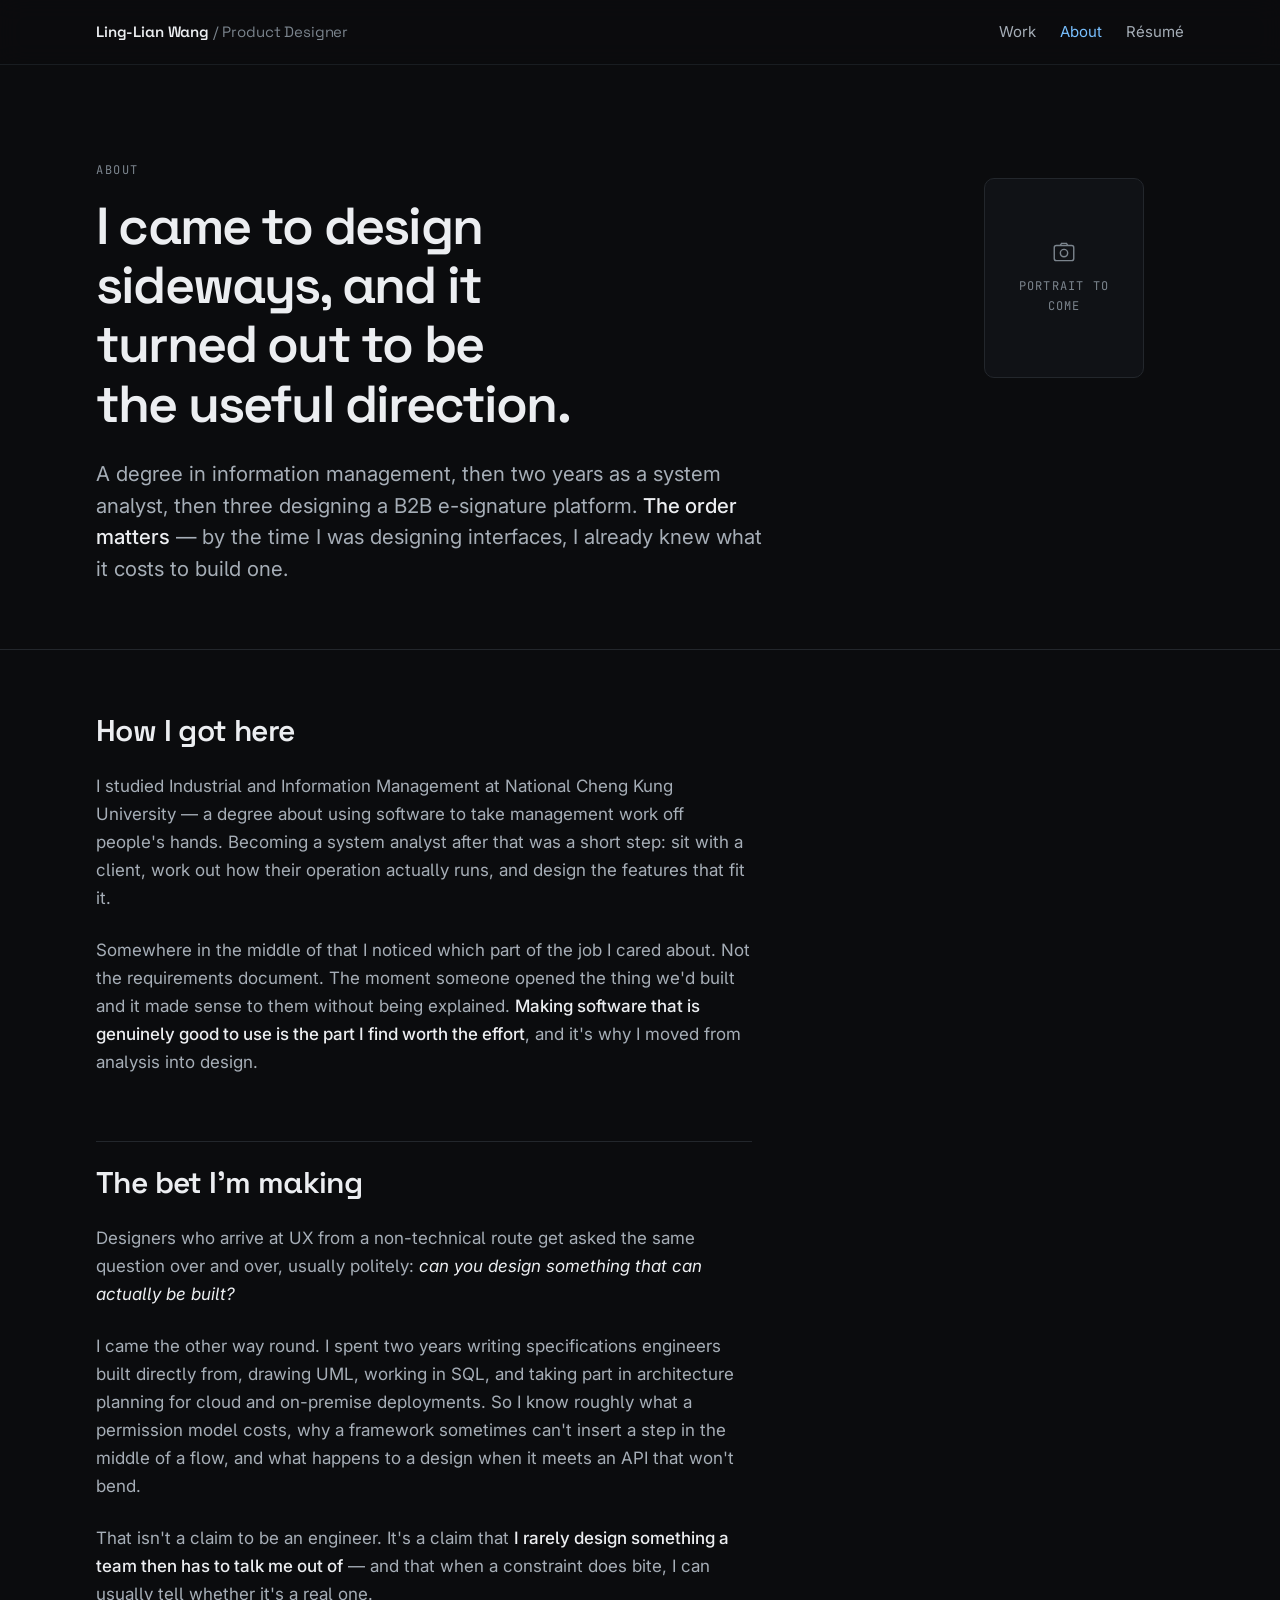
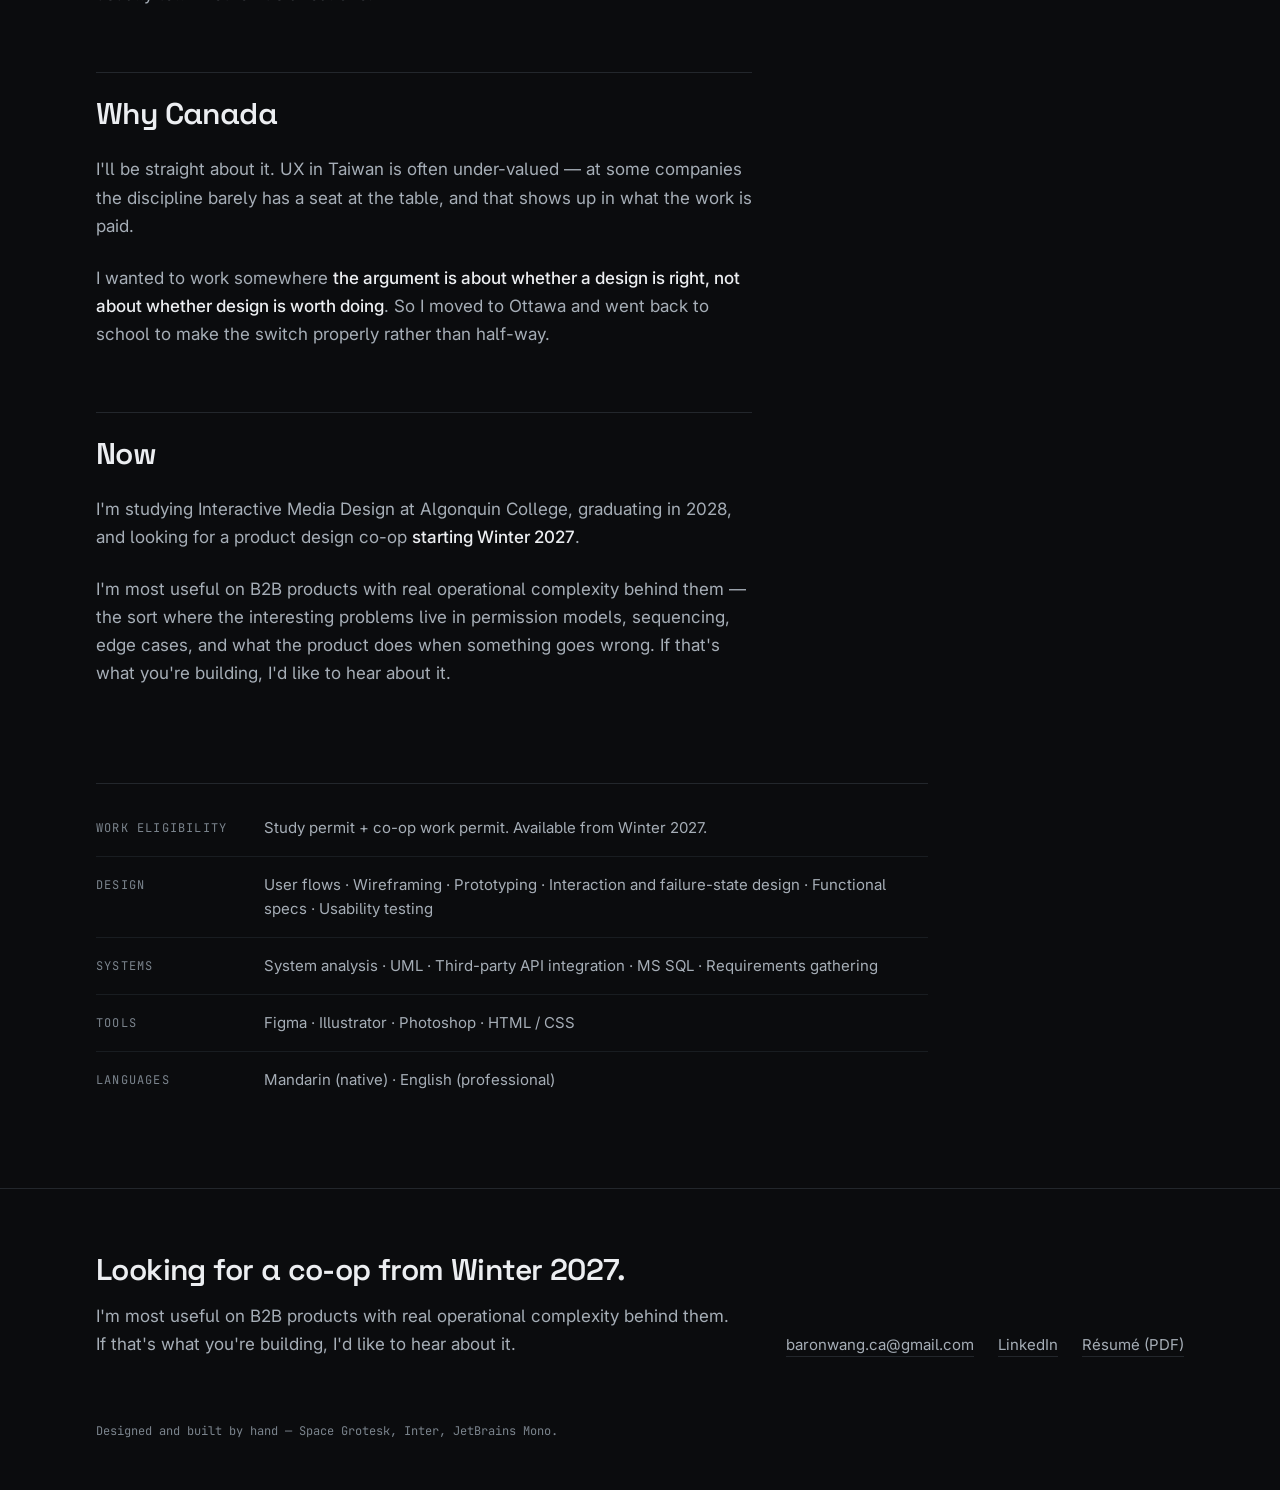
==== about.html @ 79c2812b "Portfolio: home, about, and two DottedSign case studies Hand-written static site. Two token systems " ====
<!doctype html>
<html lang="en">
<head>
<meta charset="utf-8">
<meta name="viewport" content="width=device-width, initial-scale=1">
<title>About — Ling-Lian Wang</title>
<meta name="description" content="Product designer who came to design through information management and two years as a system analyst. Studying in Ottawa, seeking a product design co-op from Winter 2027.">
<link rel="stylesheet" href="css/main.css">
</head>
<body>
<a class="skip" href="#main">Skip to content</a>

<header class="site-head">
  <div class="wrap">
    <a class="brand" href="index.html">Ling-Lian Wang <span>/ Product Designer</span></a>
    <nav class="nav" aria-label="Main">
      <a href="index.html#work">Work</a>
      <a href="about.html" aria-current="page">About</a>
      <a href="assets/Ling-Lian-Wang-Resume.pdf">Résumé</a>
    </nav>
  </div>
</header>

<main id="main">

  <header class="about-head">
    <div class="wrap">
      <div class="about-grid">
        <div>
          <p class="label">About</p>
          <h1 style="margin-top:var(--s-4)">I came to design sideways, and it turned out to be the useful direction.</h1>
          <p class="about-lead">
            A degree in information management, then two years as a system analyst, then three
            designing a B2B e-signature platform. <strong>The order matters</strong> — by the time
            I was designing interfaces, I already knew what it costs to build one.
          </p>
        </div>
        <figure class="portrait">
          <!-- Replace this block with <img src="assets/portrait.jpg" alt="Ling-Lian Wang"> -->
          <figcaption class="ph">
            <svg viewBox="0 0 24 24" fill="none" stroke="currentColor" aria-hidden="true">
              <rect x="3" y="6" width="18" height="14" rx="2"/>
              <circle cx="12" cy="13" r="3.4"/>
              <path d="M8.5 6l1.2-2h4.6L15.5 6"/>
            </svg>
            Portrait to come
          </figcaption>
        </figure>
      </div>
    </div>
  </header>

  <div class="about-body">
    <div class="wrap">

      <h2>How I got here</h2>
      <p>
        I studied Industrial and Information Management at National Cheng Kung University — a
        degree about using software to take management work off people's hands. Becoming a system
        analyst after that was a short step: sit with a client, work out how their operation
        actually runs, and design the features that fit it.
      </p>
      <p>
        Somewhere in the middle of that I noticed which part of the job I cared about. Not the
        requirements document. The moment someone opened the thing we'd built and it made sense to
        them without being explained. <strong>Making software that is genuinely good to use is the
        part I find worth the effort</strong>, and it's why I moved from analysis into design.
      </p>

      <h2>The bet I'm making</h2>
      <p>
        Designers who arrive at UX from a non-technical route get asked the same question over and
        over, usually politely: <em>can you design something that can actually be built?</em>
      </p>
      <p>
        I came the other way round. I spent two years writing specifications engineers built
        directly from, drawing UML, working in SQL, and taking part in architecture planning for
        cloud and on-premise deployments. So I know roughly what a permission model costs, why a
        framework sometimes can't insert a step in the middle of a flow, and what happens to a
        design when it meets an API that won't bend.
      </p>
      <p>
        That isn't a claim to be an engineer. It's a claim that <strong>I rarely design something a
        team then has to talk me out of</strong> — and that when a constraint does bite, I can
        usually tell whether it's a real one.
      </p>

      <h2>Why Canada</h2>
      <p>
        I'll be straight about it. UX in Taiwan is often under-valued — at some companies the
        discipline barely has a seat at the table, and that shows up in what the work is paid.
      </p>
      <p>
        I wanted to work somewhere <strong>the argument is about whether a design is right, not
        about whether design is worth doing</strong>. So I moved to Ottawa and went back to school
        to make the switch properly rather than half-way.
      </p>

      <h2>Now</h2>
      <p>
        I'm studying Interactive Media Design at Algonquin College, graduating in 2028, and looking
        for a product design co-op <strong>starting Winter 2027</strong>.
      </p>
      <p>
        I'm most useful on B2B products with real operational complexity behind them — the sort
        where the interesting problems live in permission models, sequencing, edge cases, and what
        the product does when something goes wrong. If that's what you're building, I'd like to
        hear about it.
      </p>

      <div class="facts">
        <dl>
          <div><dt>Work eligibility</dt><dd>Study permit + co-op work permit. Available from
            Winter 2027.</dd></div>
          <div><dt>Design</dt><dd>User flows · Wireframing · Prototyping · Interaction and
            failure-state design · Functional specs · Usability testing</dd></div>
          <div><dt>Systems</dt><dd>System analysis · UML · Third-party API integration · MS SQL ·
            Requirements gathering</dd></div>
          <div><dt>Tools</dt><dd>Figma · Illustrator · Photoshop · HTML / CSS</dd></div>
          <div><dt>Languages</dt><dd>Mandarin (native) · English (professional)</dd></div>
        </dl>
      </div>
    </div>
  </div>
</main>

<footer class="site-foot">
  <div class="wrap">
    <div class="foot-grid">
      <div>
        <h2>Looking for a co-op from Winter&nbsp;2027.</h2>
        <p class="hero-lead" style="font-size: var(--fs-body)">
          I'm most useful on B2B products with real operational complexity behind them.
          If that's what you're building, I'd like to hear about it.
        </p>
      </div>
      <ul class="contact-list">
        <li><a href="mailto:baronwang.ca@gmail.com">baronwang.ca@gmail.com</a></li>
        <li><a href="https://www.linkedin.com/in/ling-lian-wang">LinkedIn</a></li>
        <li><a href="assets/Ling-Lian-Wang-Resume.pdf">Résumé (PDF)</a></li>
      </ul>
    </div>
    <p class="colophon">
      Designed and built by hand — Space Grotesk, Inter, JetBrains Mono.
    </p>
  </div>
</footer>
</body>
</html>
---- css/main.css ----
/* ============================================================
   Ling-Lian Wang — portfolio
   Design system: dark, Swiss/editorial, single cool accent
   ============================================================ */

@import url('https://fonts.googleapis.com/css2?family=Space+Grotesk:wght@400;500;600;700&family=Inter:wght@400;500;600&family=JetBrains+Mono:wght@400;500&display=swap');

:root {
  /* ============================================================
     THEME — every colour in the site resolves to one of these.
     Swapping this block swaps the whole site, diagrams included.
     ============================================================ */

  /* surfaces */
  --bg:        #0B0C0E;
  --bg-1:      #101216;
  --bg-2:      #16191E;
  --line:      #23272C;
  --line-soft: #191D21;

  /* text — all verified >= 4.5:1 on --bg */
  --fg:        #ECEEF1;   /* 16.8:1 */
  --fg-dim:    #A6AEB7;   /*  8.7:1 */
  --fg-mute:   #7B848D;   /*  5.2:1 */

  /* accent */
  --accent:      #79C0FF; /* 10.1:1 */
  --accent-deep: #1F6FEB;
  --accent-wash: rgba(121, 192, 255, 0.09);
  --accent-edge: rgba(121, 192, 255, 0.22);
  --on-accent:   #06131F;

  /* themed component surfaces */
  --head-bg:        rgba(11, 12, 14, 0.82);
  --card-hover-bg:  var(--bg-2);
  --card-hover-line:#33393F;
  --card-shadow:    none;
  --visual-bg:      rgba(0, 0, 0, 0.28);

  /* diagram palette — every inline SVG reads from these */
  --dg-fill:        #16191E;
  --dg-fill-soft:   #101216;
  --dg-fill-deep:   #0B0C0E;
  --dg-line:        #2C3238;
  --dg-line-strong: #3A4147;
  --dg-ink:         #3A4147;
  --dg-ink-strong:  #5A636B;

  /* type */
  --font-display: 'Space Grotesk', 'Helvetica Neue', Arial, sans-serif;
  --font-body:    'Inter', -apple-system, BlinkMacSystemFont, 'Segoe UI', sans-serif;
  --font-mono:    'JetBrains Mono', ui-monospace, SFMono-Regular, Menlo, monospace;

  --fs-display: clamp(2.125rem, 6.4vw, 5rem);
  --fs-h1:      clamp(2rem, 4.5vw, 3.25rem);
  --fs-h2:      clamp(1.375rem, 2.6vw, 1.875rem);
  --fs-h3:      1.1875rem;
  --fs-lead:    clamp(1.0625rem, 1.6vw, 1.3125rem);
  --fs-body:    1.0625rem;
  --fs-sm:      0.9375rem;
  --fs-micro:   0.75rem;

  /* space — 4/8 rhythm */
  --s-1: 4px;   --s-2: 8px;   --s-3: 12px;  --s-4: 16px;
  --s-5: 24px;  --s-6: 32px;  --s-7: 48px;  --s-8: 64px;
  --s-9: 96px;  --s-10: 128px;

  /* layout */
  --w-page:  74rem;
  --w-prose: 41rem;

  --ease: cubic-bezier(0.2, 0, 0.15, 1);
}

/* ---------- reset ---------- */
*, *::before, *::after { box-sizing: border-box; }
html { -webkit-text-size-adjust: 100%; scroll-behavior: smooth; }
body {
  margin: 0;
  background: var(--bg);
  color: var(--fg);
  font-family: var(--font-body);
  font-size: var(--fs-body);
  line-height: 1.65;
  font-feature-settings: 'cv05' 1, 'ss01' 1;
  -webkit-font-smoothing: antialiased;
  text-rendering: optimizeLegibility;
}
img, svg { max-width: 100%; display: block; }
h1, h2, h3, h4 { font-family: var(--font-display); font-weight: 600; line-height: 1.14;
                 letter-spacing: -0.02em; margin: 0; text-wrap: balance; }
p { margin: 0; }
ul, ol { margin: 0; padding: 0; }
a { color: inherit; }

@media (prefers-reduced-motion: reduce) {
  html { scroll-behavior: auto; }
  *, *::before, *::after {
    animation-duration: 0.01ms !important; animation-iteration-count: 1 !important;
    transition-duration: 0.01ms !important;
  }
}

/* ---------- shared primitives ---------- */
.wrap { width: 100%; max-width: var(--w-page); margin-inline: auto; padding-inline: var(--s-5); }
@media (min-width: 768px) { .wrap { padding-inline: var(--s-7); } }

.prose { max-width: var(--w-prose); }

.skip {
  position: absolute; left: var(--s-4); top: -100px; z-index: 100;
  background: var(--accent); color: var(--on-accent); padding: var(--s-3) var(--s-4);
  border-radius: 6px; font-weight: 600; text-decoration: none;
  transition: top 160ms var(--ease);
}
.skip:focus { top: var(--s-4); }

:where(a, button, summary):focus-visible {
  outline: 2px solid var(--accent);
  outline-offset: 3px;
  border-radius: 3px;
}

.label {
  font-family: var(--font-mono);
  font-size: var(--fs-micro);
  letter-spacing: 0.13em;
  text-transform: uppercase;
  color: var(--fg-mute);
}

.rule { border: 0; border-top: 1px solid var(--line); margin: 0; }

/* ---------- header ---------- */
.site-head {
  position: sticky; top: 0; z-index: 40;
  background: var(--head-bg);
  backdrop-filter: blur(12px);
  border-bottom: 1px solid var(--line-soft);
}
.site-head .wrap {
  display: flex; align-items: center; justify-content: space-between;
  gap: var(--s-5); min-height: 64px;
}
.brand {
  font-family: var(--font-display); font-weight: 600; font-size: 0.9375rem;
  letter-spacing: -0.01em; text-decoration: none; color: var(--fg);
}
.brand span { color: var(--fg-mute); font-weight: 400; }
@media (max-width: 620px) { .brand span { display: none; } }
.nav { display: flex; align-items: center; gap: var(--s-5); flex: none; }
@media (max-width: 480px) { .nav { gap: var(--s-4); } }
.nav a {
  font-size: var(--fs-sm); text-decoration: none; color: var(--fg-dim);
  transition: color 180ms var(--ease);
}
.nav a:hover, .nav a[aria-current="page"] { color: var(--fg); }
.nav a[aria-current="page"] { color: var(--accent); }


/* ---------- hero ---------- */
/* hard line breaks only where there is room for them */
.br-lg { display: none; }
@media (min-width: 900px) { .br-lg { display: inline; } }

.hero { padding-block: var(--s-9) var(--s-8); border-bottom: 1px solid var(--line); }
@media (min-width: 900px) { .hero { padding-block: var(--s-10) var(--s-9); } }

.hero h1 {
  font-size: var(--fs-display);
  letter-spacing: -0.035em;
  margin-block: var(--s-4) var(--s-5);
}
.hero h1 .sub {
  display: block; font-size: var(--fs-h2); font-weight: 400;
  color: var(--fg-mute); letter-spacing: -0.015em; margin-top: var(--s-3);
}
.hero-lead {
  font-size: var(--fs-lead); line-height: 1.6; color: var(--fg-dim);
  max-width: 46rem;
}
.hero-lead strong { color: var(--fg); font-weight: 500; }

.availability {
  display: inline-flex; align-items: center; gap: var(--s-3);
  margin-top: var(--s-7); padding: var(--s-3) var(--s-4);
  border: 1px solid var(--line); border-radius: 999px;
  background: var(--bg-1); font-size: var(--fs-sm); color: var(--fg-dim);
}
.dot {
  width: 7px; height: 7px; border-radius: 50%;
  background: var(--accent); flex: none;
  box-shadow: 0 0 0 3px var(--accent-wash);
}

/* ---------- sections ---------- */
.section { padding-block: var(--s-9); }
.section-head {
  display: flex; align-items: baseline; justify-content: space-between;
  gap: var(--s-5); margin-bottom: var(--s-7); flex-wrap: wrap;
}
.section-head h2 { font-size: var(--fs-h2); }

/* ---------- work cards ---------- */
.work-list { list-style: none; display: grid; gap: var(--s-5); }

.card {
  position: relative;
  display: grid; gap: var(--s-5);
  padding: var(--s-6);
  border: 1px solid var(--line);
  border-radius: 10px;
  background: var(--bg-1);
  transition: border-color 220ms var(--ease), background 220ms var(--ease),
              transform 220ms var(--ease);
}
@media (min-width: 860px) {
  .card { grid-template-columns: minmax(0,1fr) 17.5rem; align-items: center; gap: var(--s-8); padding: var(--s-7); }
}
.card:hover { border-color: var(--card-hover-line); background: var(--card-hover-bg);
               box-shadow: var(--card-shadow); }
.card:has(a:focus-visible) { border-color: var(--accent); }

.card-meta { display: flex; gap: var(--s-4); flex-wrap: wrap; margin-bottom: var(--s-4); }
.card h3 { font-size: var(--fs-h1); letter-spacing: -0.03em; margin-bottom: var(--s-3); }
.card h3 a { text-decoration: none; }
.card h3 a::after { content: ''; position: absolute; inset: 0; }
.card-thesis { color: var(--fg-dim); max-width: 34rem; }

.card-tags { display: flex; gap: var(--s-2); flex-wrap: wrap; margin-top: var(--s-5); }
.tag {
  font-family: var(--font-mono); font-size: var(--fs-micro);
  padding: 3px 9px; border: 1px solid var(--line); border-radius: 4px;
  color: var(--fg-mute); background: var(--bg);
}

.card-visual { display: none; }
@media (min-width: 860px) { .card-visual { display: block; padding: var(--s-4); border: 1px solid var(--line-soft);
                   border-radius: 8px; background: var(--visual-bg); } }

.card.is-wip { border-style: dashed; }
.card.is-wip h3 { color: var(--fg-dim); }
.badge-wip {
  font-family: var(--font-mono); font-size: var(--fs-micro);
  letter-spacing: 0.1em; text-transform: uppercase;
  color: var(--accent); background: var(--accent-wash);
  border: 1px solid var(--accent-edge);
  padding: 3px 9px; border-radius: 4px;
}

.arrow { color: var(--accent); transition: transform 220ms var(--ease); display: inline-block; }
.card:hover .arrow { transform: translateX(4px); }

/* ---------- practice strip ---------- */
.practice { border-block: 1px solid var(--line); background: var(--bg-1); }
.practice .wrap { padding-block: var(--s-8); }
.practice-grid { display: grid; gap: var(--s-6); }
@media (min-width: 760px) { .practice-grid { grid-template-columns: repeat(3, 1fr); gap: var(--s-7); } }
.practice-item h3 { font-size: var(--fs-h3); margin-block: var(--s-3) var(--s-3); }
.practice-item p { color: var(--fg-dim); font-size: var(--fs-sm); }

/* ---------- footer ---------- */
.site-foot { border-top: 1px solid var(--line); padding-block: var(--s-8) var(--s-7); }
.foot-grid { display: grid; gap: var(--s-7); }
@media (min-width: 760px) { .foot-grid { grid-template-columns: 1fr auto; align-items: end; } }
.foot-grid h2 { font-size: var(--fs-h2); margin-bottom: var(--s-4); }
.contact-list { list-style: none; display: flex; flex-wrap: wrap; gap: var(--s-5); }
.contact-list a {
  text-decoration: none; color: var(--fg-dim); font-size: var(--fs-sm);
  border-bottom: 1px solid var(--line); padding-bottom: 2px;
  transition: color 180ms var(--ease), border-color 180ms var(--ease);
}
.contact-list a:hover { color: var(--accent); border-color: var(--accent); }
.colophon { margin-top: var(--s-8); color: var(--fg-mute); font-size: var(--fs-micro); font-family: var(--font-mono); }

/* ---------- scroll reveal (subtle, opt-out safe) ---------- */
@media (prefers-reduced-motion: no-preference) {
  .reveal { opacity: 0; transform: translateY(10px);
            transition: opacity 420ms var(--ease), transform 420ms var(--ease); }
  .reveal.in { opacity: 1; transform: none; }
}

/* ============================================================
   CASE STUDY PAGES
   ============================================================ */

.article-head { padding-block: var(--s-8) var(--s-7); border-bottom: 1px solid var(--line); }
@media (min-width: 900px) { .article-head { padding-block: var(--s-9) var(--s-8); } }

.eyebrow { display: flex; gap: var(--s-4); flex-wrap: wrap; margin-bottom: var(--s-5); }
.article-title { font-size: var(--fs-h1); letter-spacing: -0.035em; max-width: 20ch; }
.article-deck {
  font-size: var(--fs-lead); color: var(--fg-dim); line-height: 1.55;
  max-width: 46rem; margin-top: var(--s-5);
}

.meta-grid {
  display: grid; gap: var(--s-5) var(--s-7); margin-top: var(--s-8);
  grid-template-columns: repeat(auto-fit, minmax(11rem, 1fr));
  border-top: 1px solid var(--line); padding-top: var(--s-6);
}
.meta-grid dt { margin-bottom: var(--s-2); }
.meta-grid dd { margin: 0; font-size: var(--fs-sm); color: var(--fg-dim); }

/* --- the short version, for readers who won't scroll --- */
.tldr {
  border: 1px solid var(--line); border-radius: 10px;
  background: var(--bg-1); padding: var(--s-6);
  max-width: 52rem !important; margin-bottom: var(--s-8) !important;
}
@media (min-width: 700px) { .tldr { padding: var(--s-7); } }
.tldr > .label { display: block; margin-bottom: var(--s-5); }
.tldr dl { display: grid; gap: var(--s-4); margin: 0; }
.tldr dl > div {
  display: grid; gap: var(--s-2) var(--s-5); padding-top: var(--s-4);
  border-top: 1px solid var(--line-soft);
}
.tldr dl > div:first-child { padding-top: 0; border-top: 0; }
@media (min-width: 640px) { .tldr dl > div { grid-template-columns: 8.5rem minmax(0,1fr); } }
.tldr dt {
  font-family: var(--font-mono); font-size: var(--fs-micro); letter-spacing: .1em;
  text-transform: uppercase; color: var(--fg-mute); padding-top: 3px;
}
.tldr dd { margin: 0; color: var(--fg-dim); font-size: var(--fs-sm); line-height: 1.6; }
.tldr dd b { color: var(--fg); font-weight: 500; }

/* --- body --- */
.article-body { padding-block: var(--s-8) var(--s-9); }

/* one left axis for the whole article: prose stays measured, figures run wider */
.article-body .wrap > *      { max-width: var(--w-prose); }
.article-body .wrap > * + *  { margin-top: var(--s-5); }

.article-body .wrap > h2 {
  font-size: var(--fs-h2); margin-top: var(--s-8); padding-top: var(--s-5);
  border-top: 1px solid var(--line); max-width: var(--w-prose);
}
.article-body > .wrap:first-child > h2:first-child { margin-top: 0; }
.article-body .wrap > h3 { font-size: var(--fs-h3); margin-top: var(--s-7); }
.article-body h3 .n {
  font-family: var(--font-mono); font-size: var(--fs-sm); color: var(--accent);
  margin-right: var(--s-3); font-weight: 400;
}
.article-body p { color: var(--fg-dim); }
.article-body p strong, .article-body li strong { color: var(--fg); font-weight: 500; }
.article-body em { color: var(--fg); font-style: italic; }

.article-body ul.bullets { list-style: none; margin-top: var(--s-4); }
.article-body ul.bullets li {
  position: relative; padding-left: var(--s-5); color: var(--fg-dim);
  margin-bottom: var(--s-3);
}
.article-body ul.bullets li::before {
  content: ''; position: absolute; left: 2px; top: 0.72em;
  width: 6px; height: 1px; background: var(--accent);
}

.pull {
  border-left: 2px solid var(--accent); padding: var(--s-2) 0 var(--s-2) var(--s-5);
  font-family: var(--font-display); font-size: var(--fs-lead); line-height: 1.45;
  color: var(--fg); letter-spacing: -0.015em; margin-block: var(--s-7);
}

.constraints { list-style: none; counter-reset: c; margin-top: var(--s-5); }
.constraints li {
  counter-increment: c; display: grid; grid-template-columns: 2rem 1fr; gap: var(--s-4);
  padding-block: var(--s-4); border-top: 1px solid var(--line-soft); color: var(--fg-dim);
  font-size: var(--fs-sm);
}
.constraints li::before {
  content: counter(c, decimal-leading-zero);
  font-family: var(--font-mono); font-size: var(--fs-micro); color: var(--fg-mute);
  padding-top: 0.35em;
}
.constraints li b { color: var(--fg); font-weight: 500; }

/* --- figures --- */
.figure { margin-block: var(--s-7); }
.figure .wrap > .mock,
.figure .wrap > .compare,
.figure .wrap > .scope-diagram { max-width: 58rem; }
.compare > figure, .mock, .editor-shell, .flow > * { min-width: 0; }
.figure figcaption {
  margin-top: var(--s-4); font-size: var(--fs-sm); color: var(--fg-mute);
  max-width: var(--w-prose); line-height: 1.55;
}
.figure figcaption b { color: var(--fg-dim); font-weight: 500; }

/* --- next case --- */
.next {
  border-top: 1px solid var(--line); padding-block: var(--s-8);
  display: flex; align-items: baseline; justify-content: space-between;
  gap: var(--s-5); flex-wrap: wrap;
}
.next a {
  font-family: var(--font-display); font-size: var(--fs-h2); letter-spacing: -0.025em;
  text-decoration: none; color: var(--fg); transition: color 200ms var(--ease);
}
.next a:hover { color: var(--accent); }

/* ============================================================
   PRODUCT UI LAYER
   A self-contained design system for the recreated interfaces.
   The site above is built for reading; this is built for density.
   Different job, different scale — nothing is inherited.
   ============================================================ */

.mock {
  /* ---- colour: DottedSign ---- */
  --bg:        #FFFFFF;
  --bg-1:      #F6F7F9;
  --bg-2:      #EEF0F4;
  --line:      #E1E4EA;
  --line-soft: #EDEFF3;
  --fg:        #1B1C2A;
  --fg-dim:    #474A60;
  --fg-mute:   #6E7288;
  --accent:      #4F55D9;
  --accent-wash: rgba(79, 85, 217, 0.07);
  --accent-edge: rgba(79, 85, 217, 0.32);
  --on-accent:   #FFFFFF;
  --danger:      #D5544A;
  --ok:          #37996E;

  /* ---- type: four steps, one line-height ---- */
  --t-lg: 0.9375rem;  /* 15px  panel title */
  --t-md: 0.8125rem;  /* 13px  body, values */
  --t-sm: 0.75rem;    /* 12px  labels, help */
  --t-xs: 0.6875rem;  /* 11px  micro, meta */
  --lh:   1.45;

  /* ---- radius: three ---- */
  --r-ctl:  4px;   /* inputs, chips, buttons */
  --r-srf:  8px;   /* cards, dialogs, panels */
  --r-full: 999px;
  --r-device: 26px; /* physical bezel, not a UI radius */

  /* ---- control heights, as decisions rather than stray px ---- */
  --pad-btn:  9px;   /* buttons */
  --pad-ctl:  7px;   /* inputs, selects */
  --pad-pill: 5px;   /* chips, tags */

  /* ---- space: strict 4 grid ---- */
  --u1: 4px; --u2: 8px; --u3: 12px; --u4: 16px; --u5: 20px; --u6: 28px;

  font-family: var(--font-body);
  font-size: var(--t-md);
  line-height: var(--lh);
  color: var(--fg);
  background: var(--bg);
  border: 1px solid #D6D9E2;
  border-radius: var(--r-srf);
  overflow: hidden;
  box-shadow: 0 1px 2px rgba(16,18,34,.18), 0 6px 20px rgba(16,18,34,.20);
}
.mock :where(h1,h2,h3,h4,p,ul,ol,li) { margin: 0; font-family: inherit; }
.mock svg { display: block; stroke-width: 1.8; }   /* one default weight; */
.mock svg[fill="currentColor"] { stroke: none; }    /* filled icons take no stroke */

/* ---- window strip ---- */
.mock-bar {
  display: flex; align-items: center; gap: var(--u3);
  padding: var(--u2) var(--u4); min-height: 34px;
  background: var(--bg-1); border-bottom: 1px solid var(--line);
  color: var(--fg-mute); font-size: var(--t-sm);
}
.mock-bar .dots { display: flex; gap: 5px; }
.mock-bar .dots i { width: 7px; height: 7px; border-radius: var(--r-full); background: #CBCFDA; }

.mock-body { padding: var(--u5); display: grid; gap: var(--u4); }

/* ---- headings inside a mock ---- */
.mock-h  { font-size: var(--t-lg); font-weight: 600; line-height: 1.3; color: var(--fg); }
.mock-sub{ font-size: var(--t-sm); color: var(--fg-mute); }

/* ---- dialog ---- */
.dialog { display: grid; }
.dialog-head {
  padding: var(--u4) var(--u5); border-bottom: 1px solid var(--line-soft);
  font-size: var(--t-lg); font-weight: 600; line-height: 1.3; text-align: center;
}
.dialog-body { padding: var(--u5); display: grid; gap: var(--u5); }
.dialog-body p.msg { color: var(--fg-dim); text-align: center; max-width: 30rem; margin-inline: auto; }
.dialog-foot {
  padding: var(--u4) var(--u5); border-top: 1px solid var(--line-soft);
  display: flex; justify-content: flex-end; gap: var(--u2);
}

/* ---- controls ---- */
.btn {
  font-size: var(--t-md); line-height: 1; padding: var(--pad-btn) var(--u4);
  border-radius: var(--r-ctl); border: 1px solid var(--line); color: var(--fg-dim);
  white-space: nowrap;
}
.btn.primary { background: var(--accent); border-color: var(--accent); color: var(--on-accent); }
.btn.danger  { background: var(--danger); border-color: var(--danger); color: #fff; }
.btn.block   { display: block; text-align: center; }
.btn.ghost   { border-color: var(--accent); color: var(--accent); }

.fld, .inp, .field-line {
  border: 1px solid var(--line); border-radius: var(--r-ctl);
  padding: var(--pad-ctl) var(--u3); background: var(--bg); color: var(--fg);
  min-width: 0; overflow: hidden; text-overflow: ellipsis; white-space: nowrap;
}
.inp { display: flex; align-items: center; justify-content: space-between; gap: var(--u2); }
.inp.ph { color: var(--fg-mute); }
.inp.masked { background: repeating-linear-gradient(90deg,#E6E9F0 0 5px,#F1F3F7 5px 10px); color: transparent; }
.inp .cx, .selector .cx { color: var(--fg-mute); font-size: var(--t-sm); }

.pill {
  font-size: var(--t-xs); line-height: 1; padding: var(--pad-pill) var(--u2);
  border-radius: var(--r-ctl); border: 1px solid var(--line);
  color: var(--fg-mute); white-space: nowrap; letter-spacing: .02em;
}
.pill.on { border-color: var(--accent-edge); color: var(--accent); background: var(--accent-wash); }

.cbx {
  width: 16px; height: 16px; border-radius: var(--r-ctl); border: 1.5px solid #C3C7D4;
  display: grid; place-items: center; flex: none; background: var(--bg);
}
.cbx.on { background: var(--accent); border-color: var(--accent); }
.cbx svg { width: 10px; height: 10px; color: #fff; stroke-width: 3; }
.cbx:not(.on) svg { display: none; }

.radio { display: flex; align-items: center; gap: var(--u3); color: var(--fg-dim); }
.radio .rb { width: 15px; height: 15px; border-radius: var(--r-full);
             border: 1.5px solid #C3C7D4; flex: none; }
.radio.on { color: var(--fg); }
.radio.on .rb { border-color: var(--accent); border-width: 4.5px; }

.crown { display: inline-flex; flex: none; color: var(--accent); }
.crown svg { width: 13px; height: 13px; }
svg.hint { width: 13px; height: 13px; flex: none; color: var(--fg-mute); stroke-width: 1.6; }

.fset { display: grid; gap: var(--u2); }
.fset > .lg { font-size: var(--t-md); font-weight: 600; margin-bottom: var(--u1); }
.fset .val  { color: var(--fg-dim); }
.fset .lnk  { color: var(--accent); font-size: var(--t-sm); }
.lnk, .link { color: var(--accent); }

/* ---- recipient rows: one fixed grid so every row aligns ---- */
.rcpts { display: grid; gap: var(--u2); }
.rcpt {
  display: grid;
  grid-template-columns: 26px 4.5rem minmax(0,1fr) minmax(0,1.3fr) 16px 12px;
  gap: var(--u3); align-items: center;
  padding: var(--u2) var(--u3);
  border: 1px solid var(--line); border-radius: var(--r-ctl);
  background: var(--bg); position: relative;
}
.rcpt.is-editor { border-color: var(--accent-edge); }
.rcpt .role { font-size: var(--t-sm); color: var(--fg-dim); }
.rcpt.is-editor .role { color: var(--accent); font-weight: 500; }
.rcpt .dots, .rcpt .grip { color: #A9AEBE; text-align: center; line-height: 1; }
.av {
  width: 26px; height: 26px; border-radius: var(--r-full);
  display: grid; place-items: center; position: relative; z-index: 1;
}
.av svg { width: 13px; height: 13px; color: #fff; stroke-width: 1.8; }
.av.c1 { background: #34BFD4; } .av.c2 { background: #EFA153; } .av.c3 { background: #AC74DE; }

.rcpts.ordered .rcpt:not(:last-child)::after {
  content: ''; position: absolute; left: calc(var(--u3) + 12px);
  top: calc(50% + 13px); height: calc(100% + var(--u2) - 26px);
  width: 2px; background: var(--accent);
}
.setorder { display: flex; align-items: center; gap: var(--u2); color: var(--fg-dim); }
.setorder .aside { margin-left: auto; color: var(--accent); font-size: var(--t-sm);
                   display: inline-flex; align-items: center; gap: var(--u1); }
.setorder .box {
  width: 16px; height: 16px; border-radius: var(--r-ctl);
  background: var(--accent); display: grid; place-items: center; flex: none;
}
.setorder .box svg { width: 10px; height: 10px; color: #fff; stroke-width: 3; }

/* ---- two-step flow inside one mock ---- */
.flow { display: grid; gap: var(--u5); }
@media (min-width: 820px) {
  .flow { grid-template-columns: minmax(0,1fr) auto 17rem; align-items: start; }
  .flow-arrow { align-self: center; }
}
.flow-arrow {
  display: grid; place-items: center; gap: 6px; color: var(--fg-mute);
  font-family: var(--font-mono); font-size: var(--t-xs); text-align: center;
}
.flow-arrow svg { width: 18px; height: 18px; color: var(--accent); stroke-width: 1.8; }
@media (max-width: 819px) { .flow-arrow svg { transform: rotate(90deg); } }
.flow .dialog { border: 1px solid var(--line); border-radius: var(--r-srf); }

/* ---- permissions list ---- */
.who {
  display: flex; align-items: center; gap: var(--u3);
  border: 1px solid var(--line); border-radius: var(--r-ctl); padding: var(--u3);
}
.who-role { color: var(--accent); font-size: var(--t-sm); }
.who-name { font-weight: 600; }
.permlist { display: grid; }
.permrow {
  display: grid; grid-template-columns: minmax(0,1fr) auto; gap: var(--u4);
  align-items: center; padding: var(--u3) 0; color: var(--fg-dim);
  border-top: 1px solid var(--line-soft);
}
.permrow:first-child { border-top: 0; }

/* ---- hint block ---- */
.tip {
  display: grid; grid-template-columns: auto minmax(0,1fr); gap: var(--u3);
  background: var(--bg-1); border-radius: var(--r-ctl); padding: var(--u3);
  color: var(--fg-dim); font-size: var(--t-sm);
}
.tip svg { width: 14px; height: 14px; color: var(--fg-mute); stroke-width: 1.6; margin-top: 2px; }

/* ---- state banner + app bar ---- */
.banner { background: var(--danger); color: #fff; text-align: center;
          padding: var(--u2) var(--u4); font-size: var(--t-sm); }
.appbar {
  display: flex; align-items: center; gap: var(--u3);
  padding: var(--u3) var(--u4); border-bottom: 1px solid var(--line);
}
.appbar .title { font-weight: 600; margin-right: auto;
                 min-width: 0; overflow: hidden; text-overflow: ellipsis; white-space: nowrap; }
.appbar .dots { color: #A9AEBE; }

/* ---- field editor ---- */
.editor-shell { display: grid; grid-template-columns: minmax(0,11.5rem) minmax(0,1fr); }
@media (max-width: 640px) { .editor-shell { grid-template-columns: 1fr; } }
.rail { border-right: 1px solid var(--line); padding: var(--u4); }
.rail .grp {
  display: flex; justify-content: space-between; gap: var(--u2);
  padding: var(--u2) 0; border-bottom: 1px solid var(--line-soft);
  color: var(--fg-dim); font-size: var(--t-sm);
}
.rail .grp .ed { color: var(--accent); }
.selector {
  display: flex; align-items: center; gap: var(--u2); margin: var(--u3) 0;
  border: 1px solid var(--line); border-radius: var(--r-ctl); padding: var(--pad-pill) var(--u2);
}
.selector.empty { color: var(--fg-mute); }
.selector .av { width: 20px; height: 20px; }
.selector .av svg { width: 10px; height: 10px; }
.selector .cx { margin-left: auto; }
.rail .flds { display: grid; gap: var(--u2); margin-top: var(--u3); }
.rail .flds span { display: flex; align-items: center; gap: var(--u2);
                   color: var(--fg-dim); font-size: var(--t-sm); }
.rail .flds svg { width: 14px; height: 14px; color: var(--fg-mute); stroke-width: 1.6; flex: none; }

.paper { padding: var(--u5); display: grid; gap: var(--u2); align-content: start; background: var(--bg); }
.paper .h { font-weight: 700; color: #2E5AA8; text-align: center; margin-bottom: var(--u2); }
.paper .ln { height: 5px; border-radius: var(--r-full); background: #E7E9F0; }
.paper .ln.s { width: 46%; } .paper .ln.m { width: 68%; }
.paper .row { display: flex; gap: var(--u2); align-items: center; flex-wrap: wrap;
              color: var(--fg-dim); font-size: var(--t-sm); margin-top: var(--u1); }
.filled-field { background: #FCE9D4; color: #7A4B14; border-radius: var(--r-ctl); padding: 2px var(--u1); }
.filled-field .req { color: var(--danger); margin-left: 4px; }

/* ---- scroll-gated terms ---- */
.terms {
  border: 1px solid var(--line); border-radius: var(--r-ctl); padding: var(--u4);
  font-size: var(--t-sm); line-height: 1.6; color: var(--fg-dim);
  height: 9rem; overflow: hidden; position: relative;
}
.terms.top::after {
  content: ''; position: absolute; inset: auto 0 0 0; height: 3rem;
  background: linear-gradient(transparent, var(--bg));
}
.terms b { color: var(--fg); }
.consent { display: flex; align-items: center; gap: var(--u3); color: var(--fg-dim); font-size: var(--t-sm); }
.consent .cbx { opacity: .4; }
.consent.on .cbx { opacity: 1; }

/* ---- QR handoff ---- */
.qr-wrap { display: grid; gap: var(--u3); justify-items: center; padding: var(--u6) var(--u5); }
.qr { width: 112px; height: 112px; border-radius: var(--r-ctl); color: var(--fg);
      border: 1px solid var(--line); }
.qr-note { font-size: var(--t-sm); color: var(--fg-dim); text-align: center;
           max-width: 18rem; font-weight: 500; }

/* ---- phone ---- */
.phone {
  width: 14.5rem; margin-inline: auto; border: 8px solid #1A1C26;
  border-radius: var(--r-device); overflow: hidden; background: var(--bg);
}
.phone-top { height: 18px; background: var(--accent); }
.phone-body { padding: var(--u4); display: grid; gap: var(--u3); }
.phone-brand {
  display: flex; align-items: center; gap: 6px; justify-content: center;
  padding-bottom: var(--u2); border-bottom: 1px solid var(--line-soft);
  font-weight: 700; font-size: var(--t-sm);
}
.phone-brand i { width: 12px; height: 12px; border-radius: var(--r-ctl); background: var(--accent); }
.fieldset { display: grid; gap: var(--u1); }
.fieldset .lb   { font-size: var(--t-sm); color: var(--fg-dim); font-weight: 500; }
.fieldset .note { font-size: var(--t-xs); color: var(--fg-mute); line-height: 1.4; }
.trio { display: grid; grid-template-columns: 1.2fr 1fr 1fr; gap: var(--u1); }
.duo  { display: grid; grid-template-columns: 1fr 1fr; gap: var(--u2); }
.ok-mark { width: 40px; height: 40px; border-radius: var(--r-full);
           background: rgba(55,153,110,.13); display: grid; place-items: center; margin-inline: auto; }
.ok-mark svg { width: 20px; height: 20px; color: var(--ok); stroke-width: 2.5; }
.toast { display: inline-flex; align-items: center; gap: var(--u2); justify-self: center;
         background: var(--ok); color: #fff; border-radius: var(--r-ctl);
         padding: var(--u2) var(--u3); font-size: var(--t-sm); }
.toast svg { width: 14px; height: 14px; stroke-width: 2.5; }

/* ============================================================
   FIGURE FURNITURE — one caption system, equal columns
   ============================================================ */
.figure .wrap > .mock,
.figure .wrap > .compare,
.figure .wrap > .cert-line,
.figure .wrap > .states,
.figure .wrap > .scope-diagram { max-width: 58rem; }

.compare { display: grid; gap: var(--s-5); align-items: stretch; }
@media (min-width: 780px) { .compare { grid-template-columns: 1fr 1fr; } }
.compare > figure { margin: 0; display: grid; grid-template-rows: 1fr auto; gap: var(--s-3); min-width: 0; }
.compare > figure > .mock { align-self: start; }
.compare .cap {
  font-size: var(--fs-sm); color: var(--fg-mute); line-height: 1.5;
}
.compare .cap b { color: var(--fg-dim); font-weight: 500; }

/* ============================================================
   SITE-PALETTE DIAGRAMS — these are mine, not the product's
   ============================================================ */
.cert-line { display: grid; }
.cert-step {
  display: grid; grid-template-columns: 7.5rem minmax(0,1fr); gap: var(--s-5);
  align-items: start; padding: var(--s-4) var(--s-4) var(--s-4) 0;
  border-top: 1px solid var(--line-soft);
}
.cert-step:first-child { border-top: 0; }
.cert-step .when { font-family: var(--font-mono); font-size: var(--fs-micro);
                   color: var(--fg-mute); letter-spacing: .06em; padding-top: 3px; }
.cert-step .what { color: var(--fg-dim); font-size: var(--fs-sm); }
.cert-step .what b { color: var(--fg); font-weight: 500; display: block; margin-bottom: 4px; }
.cert-step.seal { background: linear-gradient(90deg, var(--accent-wash), transparent 72%);
                  padding-left: var(--s-4); }
.cert-step.seal .what b { color: var(--accent); }

.states { display: grid; gap: var(--s-3); }
.state {
  display: grid; grid-template-columns: 2rem minmax(0,1fr) 7.5rem; gap: var(--s-4);
  align-items: center; border: 1px solid var(--line); border-radius: 8px;
  padding: var(--s-4); background: var(--bg-1); color: var(--fg-dim); font-size: var(--fs-sm);
}
.state .k { font-family: var(--font-mono); font-size: var(--fs-micro); color: var(--fg-mute); }
.state b { color: var(--fg); font-weight: 500; }
.state .out { font-family: var(--font-mono); font-size: var(--fs-micro);
              color: var(--fg-mute); text-align: right; }
.state.stop { border-color: rgba(213,84,74,.42); }
.state.stop .out { color: #E08079; }
.state.hand { border-color: var(--accent-edge); }
.state.hand .out { color: var(--accent); }

.scope-diagram { display: grid; gap: var(--s-4); }
.scope-row { display: grid; grid-template-columns: 8.5rem minmax(0,1fr); gap: var(--s-5);
             align-items: center; }
.scope-track { display: grid; grid-auto-flow: column; grid-auto-columns: 1fr; gap: var(--s-2); }
.scope-cell {
  border: 1px solid var(--line); border-radius: 8px; padding: var(--s-4) var(--s-3);
  font-size: var(--fs-sm); color: var(--fg-mute); text-align: center; background: var(--bg-1);
}
.scope-cell.ed  { border-color: var(--accent); color: var(--accent); background: var(--accent-wash); }
.scope-cell.cut { border-style: dashed; border-width: 1.5px; opacity: .78; }

/* ============================================================
   ABOUT
   ============================================================ */
.about-head { padding-block: var(--s-8) var(--s-7); border-bottom: 1px solid var(--line); }
@media (min-width: 900px) { .about-head { padding-block: var(--s-9) var(--s-8); } }
.about-grid { display: grid; gap: var(--s-7); }
@media (min-width: 860px) { .about-grid { grid-template-columns: minmax(0,1fr) 15rem; gap: var(--s-9); align-items: start; } }
.about-head h1 { font-size: var(--fs-h1); letter-spacing: -.035em; max-width: 18ch; }
.about-lead { font-size: var(--fs-lead); color: var(--fg-dim); line-height: 1.55;
              max-width: 42rem; margin-top: var(--s-5); }
.about-lead strong { color: var(--fg); font-weight: 500; }

/* portrait slot — reads as a considered frame whether or not a photo exists */
.portrait {
  aspect-ratio: 4 / 5; border: 1px solid var(--line); border-radius: 10px;
  background: var(--bg-1); overflow: hidden; display: grid; place-items: center;
  position: relative;
}
.portrait img { width: 100%; height: 100%; object-fit: cover; }
.portrait .ph {
  display: grid; gap: var(--s-3); justify-items: center; padding: var(--s-5);
  color: var(--fg-mute); font-family: var(--font-mono); font-size: var(--fs-micro);
  letter-spacing: .1em; text-transform: uppercase; text-align: center;
}
.portrait .ph svg { width: 26px; height: 26px; stroke-width: 1.3; }

.about-body { padding-block: var(--s-8) var(--s-9); }
.about-body .wrap > * { max-width: var(--w-prose); }
.about-body .wrap > * + * { margin-top: var(--s-5); }
.about-body .wrap > h2 {
  font-size: var(--fs-h2); margin-top: var(--s-8); padding-top: var(--s-5);
  border-top: 1px solid var(--line);
}
.about-body .wrap > h2:first-child { margin-top: 0; padding-top: 0; border-top: 0; }
.about-body p { color: var(--fg-dim); }
.about-body p strong { color: var(--fg); font-weight: 500; }
.about-body em { color: var(--fg); font-style: italic; }

.facts { border-top: 1px solid var(--line); margin-top: var(--s-9) !important;
         padding-top: var(--s-6); max-width: 52rem !important; }
.facts dl { display: grid; gap: var(--s-4); margin: 0; }
.facts dl > div { display: grid; gap: var(--s-2) var(--s-5); padding-top: var(--s-4);
                  border-top: 1px solid var(--line-soft); }
.facts dl > div:first-child { padding-top: 0; border-top: 0; }
@media (min-width: 640px) { .facts dl > div { grid-template-columns: 9rem minmax(0,1fr); } }
.facts dt { font-family: var(--font-mono); font-size: var(--fs-micro); letter-spacing: .1em;
            text-transform: uppercase; color: var(--fg-mute); padding-top: 3px; }
.facts dd { margin: 0; color: var(--fg-dim); font-size: var(--fs-sm); line-height: 1.6; }
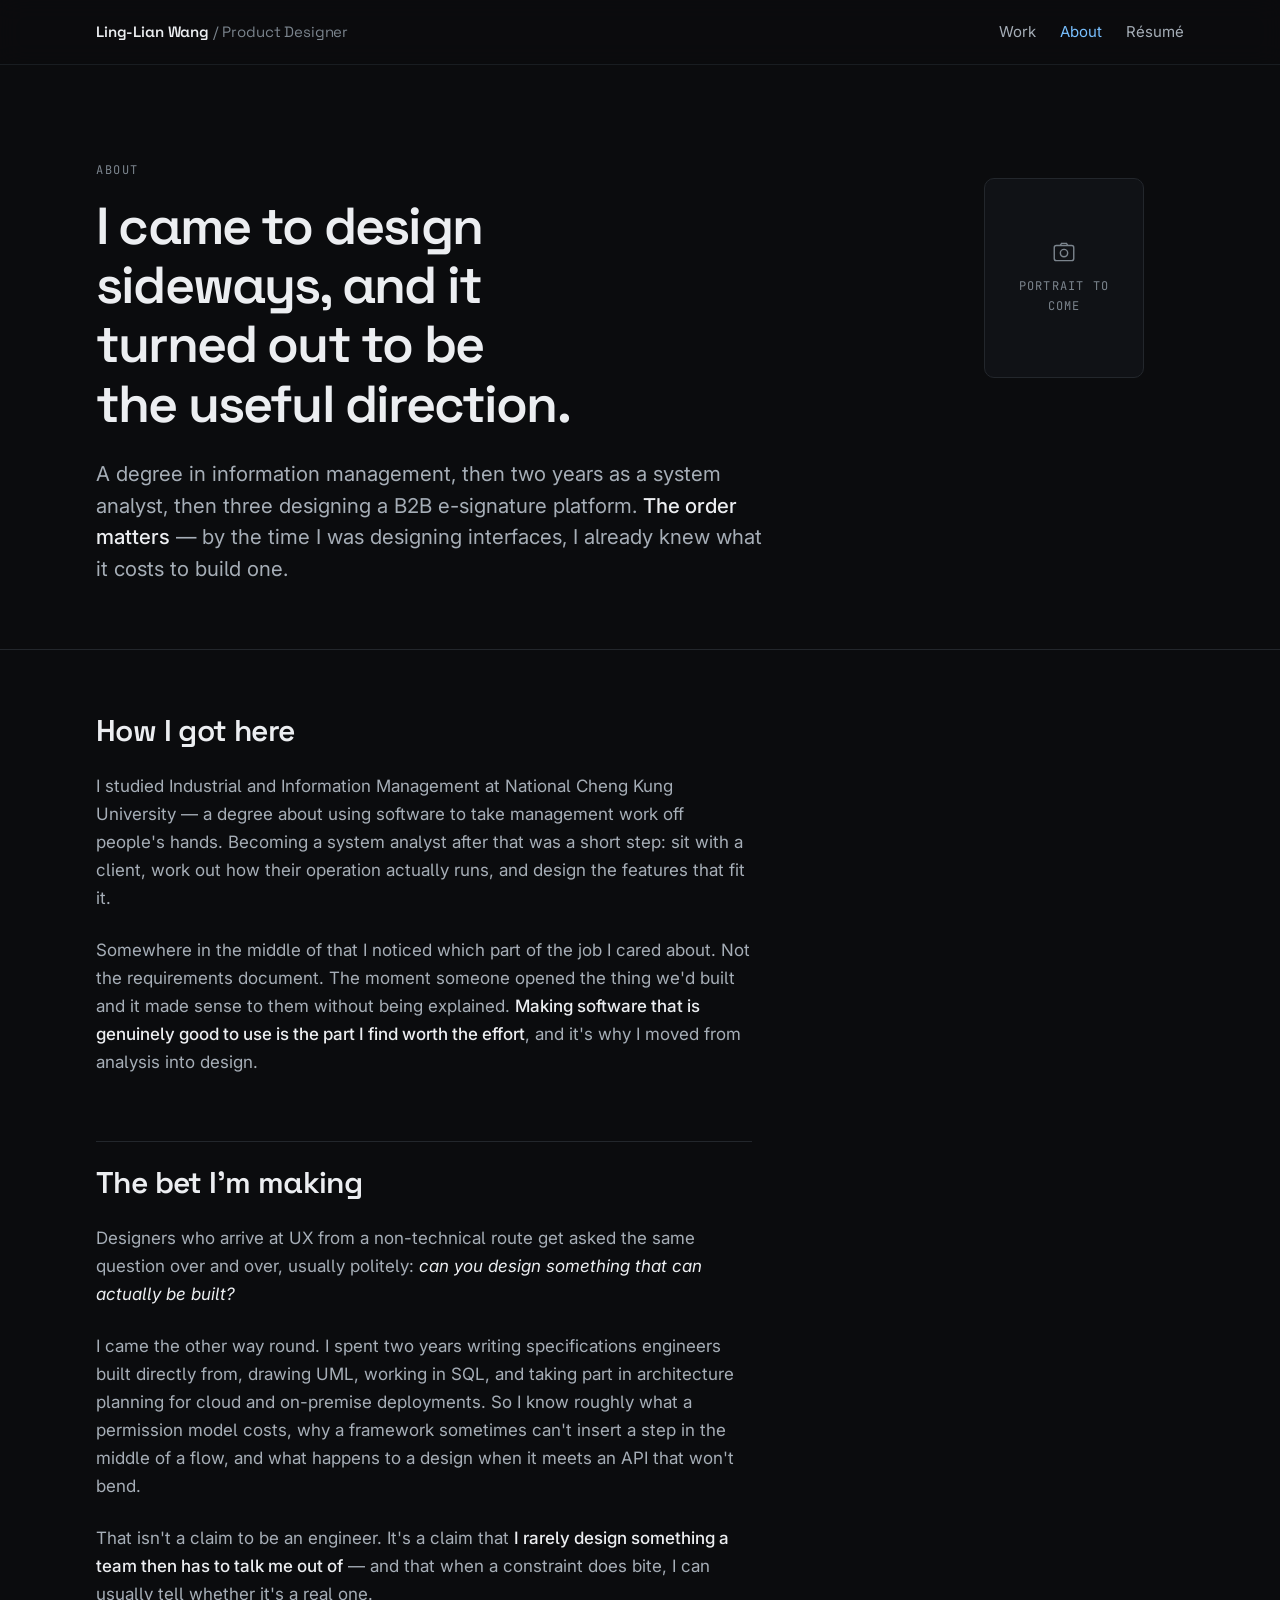
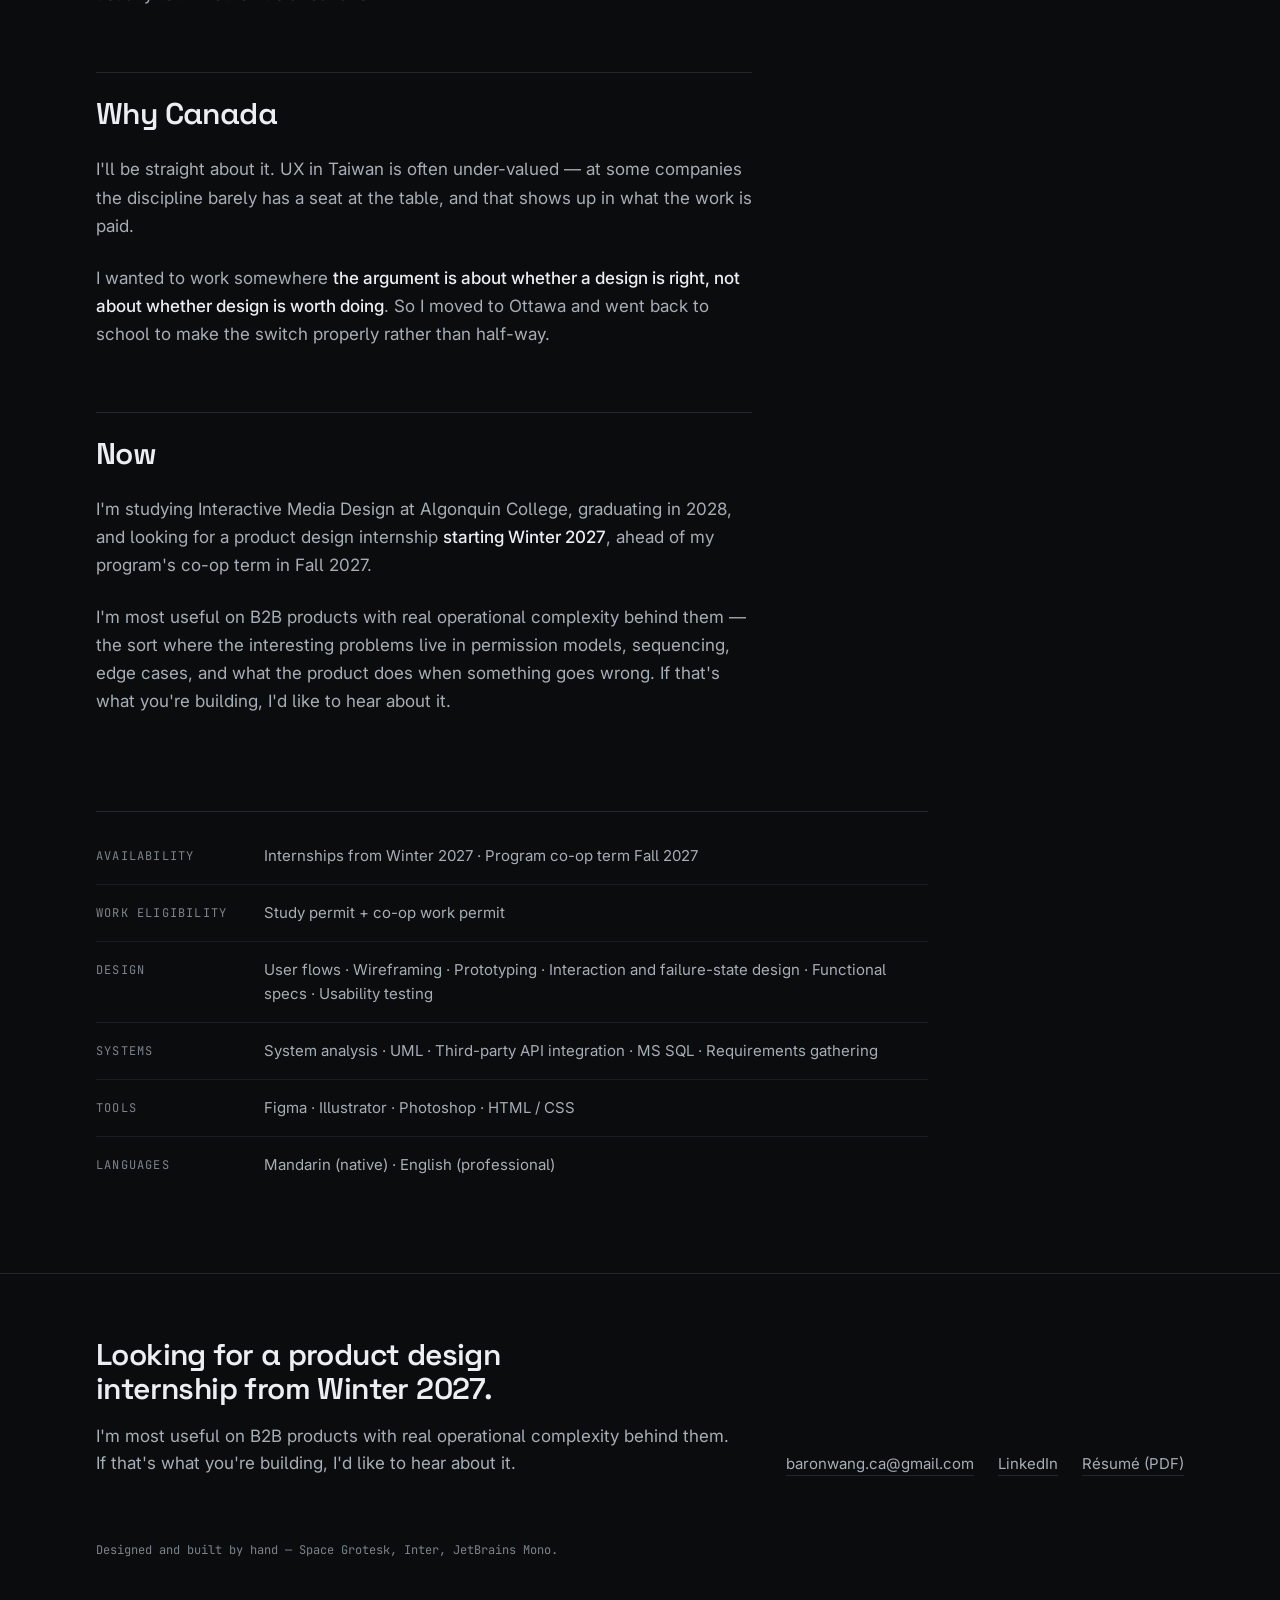
==== commit ceba44fe: "Correct availability: Winter 2027 is an internship, not co-op The program's co-op term is Fall 2027;" ====
--- a/about.html
+++ b/about.html
@@ -4,7 +4,7 @@
 <meta charset="utf-8">
 <meta name="viewport" content="width=device-width, initial-scale=1">
 <title>About — Ling-Lian Wang</title>
-<meta name="description" content="Product designer who came to design through information management and two years as a system analyst. Studying in Ottawa, seeking a product design co-op from Winter 2027.">
+<meta name="description" content="Product designer who came to design through information management and two years as a system analyst. Studying in Ottawa, seeking a product design internship from Winter 2027.">
 <link rel="stylesheet" href="css/main.css">
 </head>
 <body>
@@ -99,7 +99,8 @@
       <h2>Now</h2>
       <p>
         I'm studying Interactive Media Design at Algonquin College, graduating in 2028, and looking
-        for a product design co-op <strong>starting Winter 2027</strong>.
+        for a product design internship <strong>starting Winter 2027</strong>, ahead of my program's co-op
+        term in Fall 2027.
       </p>
       <p>
         I'm most useful on B2B products with real operational complexity behind them — the sort
@@ -110,8 +111,9 @@
 
       <div class="facts">
         <dl>
-          <div><dt>Work eligibility</dt><dd>Study permit + co-op work permit. Available from
-            Winter 2027.</dd></div>
+          <div><dt>Availability</dt><dd>Internships from Winter 2027 · Program co-op term
+            Fall 2027</dd></div>
+          <div><dt>Work eligibility</dt><dd>Study permit + co-op work permit</dd></div>
           <div><dt>Design</dt><dd>User flows · Wireframing · Prototyping · Interaction and
             failure-state design · Functional specs · Usability testing</dd></div>
           <div><dt>Systems</dt><dd>System analysis · UML · Third-party API integration · MS SQL ·
@@ -128,7 +130,7 @@
   <div class="wrap">
     <div class="foot-grid">
       <div>
-        <h2>Looking for a co-op from Winter&nbsp;2027.</h2>
+        <h2>Looking for a product design internship from Winter&nbsp;2027.</h2>
         <p class="hero-lead" style="font-size: var(--fs-body)">
           I'm most useful on B2B products with real operational complexity behind them.
           If that's what you're building, I'd like to hear about it.
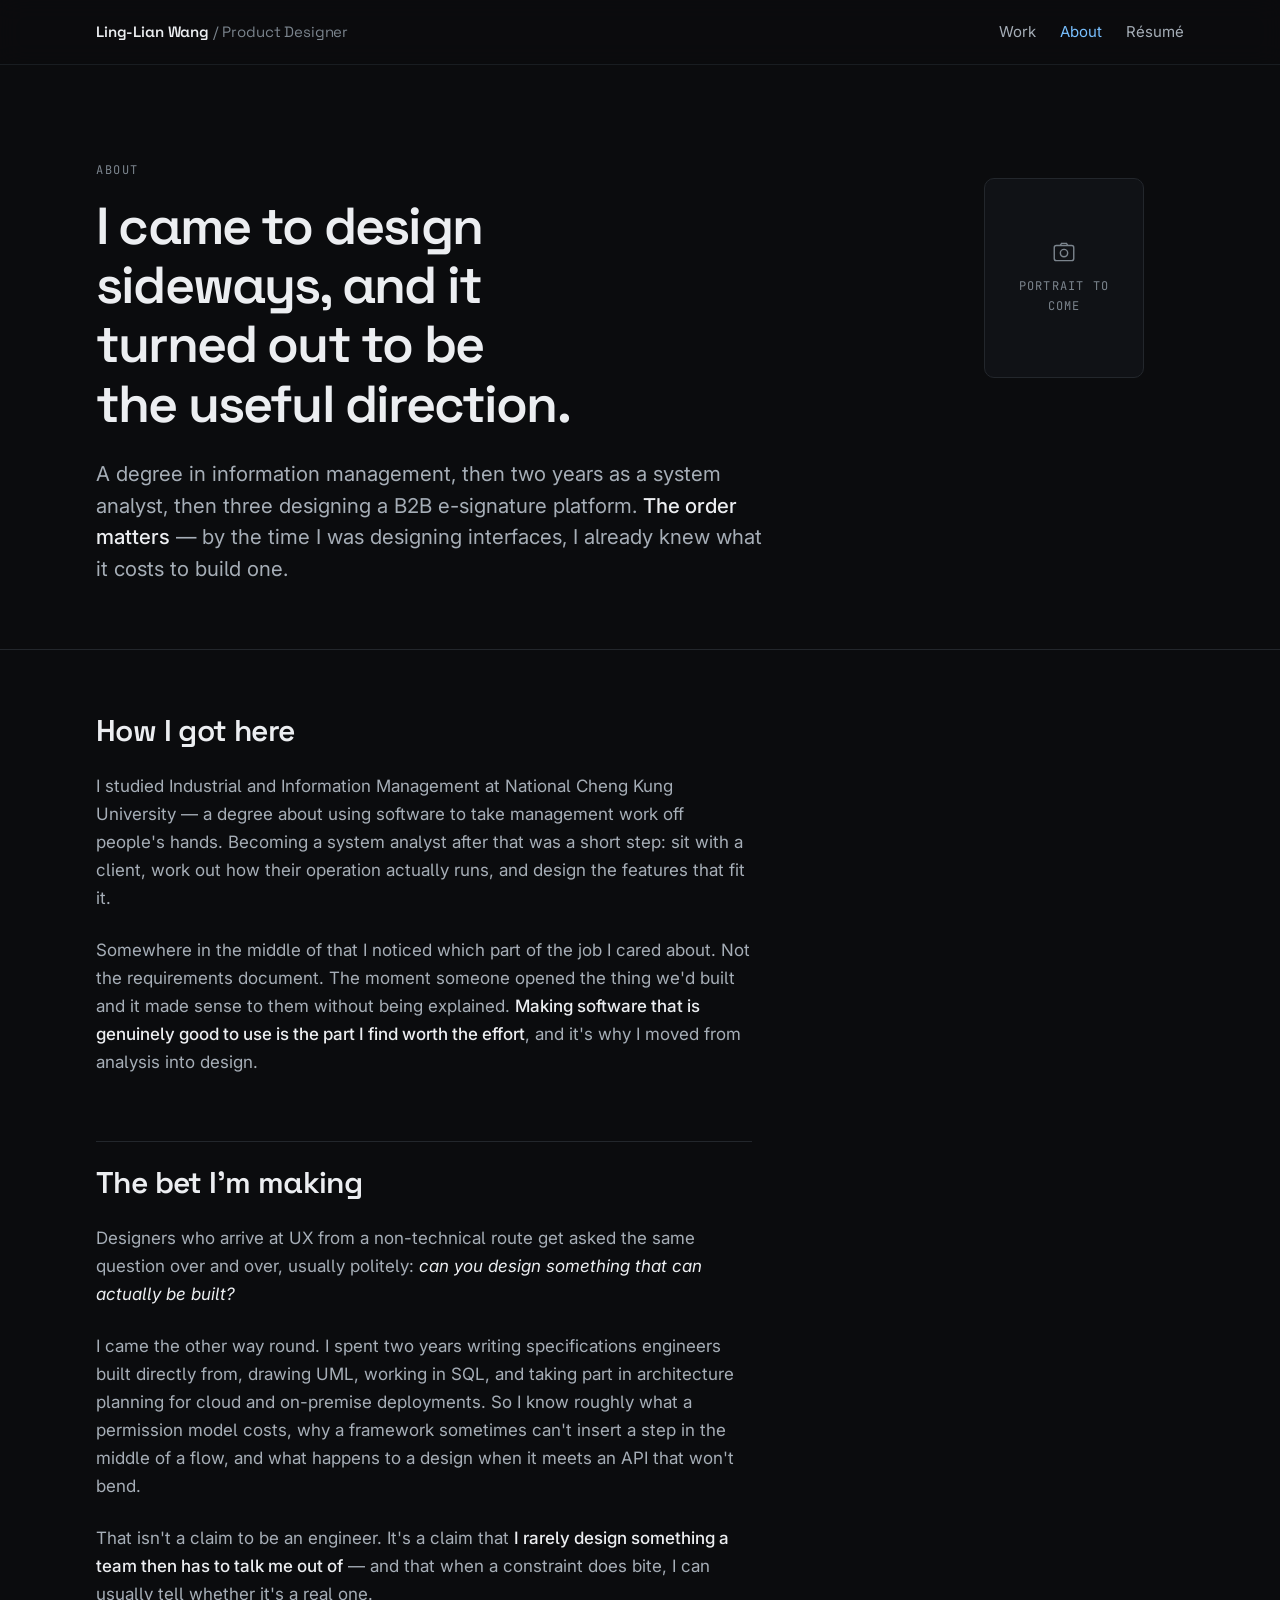
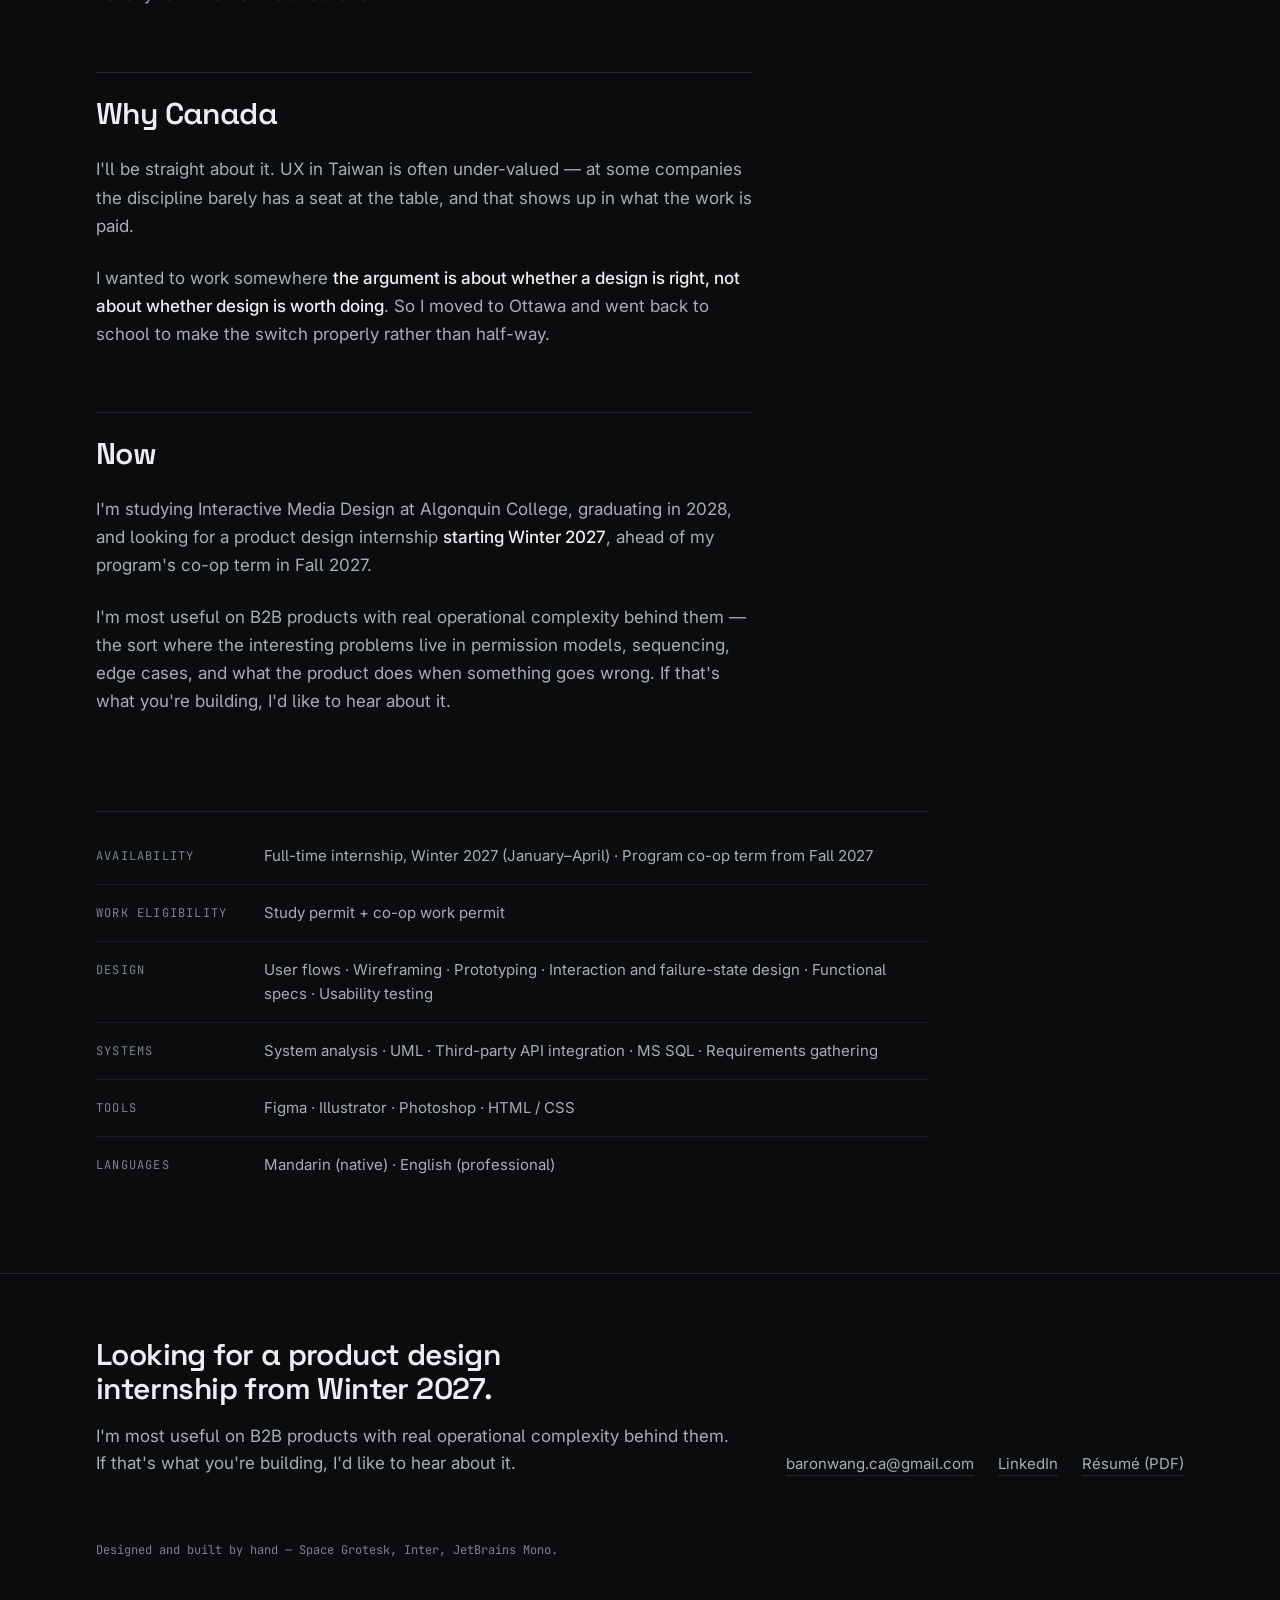
==== commit ec67cba5: "State full-time availability for Winter 2027 Winter 2027 is a scheduled break in the program calenda" ====
--- a/about.html
+++ b/about.html
@@ -111,8 +111,8 @@
 
       <div class="facts">
         <dl>
-          <div><dt>Availability</dt><dd>Internships from Winter 2027 · Program co-op term
-            Fall 2027</dd></div>
+          <div><dt>Availability</dt><dd>Full-time internship, Winter 2027 (January&ndash;April) ·
+            Program co-op term from Fall 2027</dd></div>
           <div><dt>Work eligibility</dt><dd>Study permit + co-op work permit</dd></div>
           <div><dt>Design</dt><dd>User flows · Wireframing · Prototyping · Interaction and
             failure-state design · Functional specs · Usability testing</dd></div>
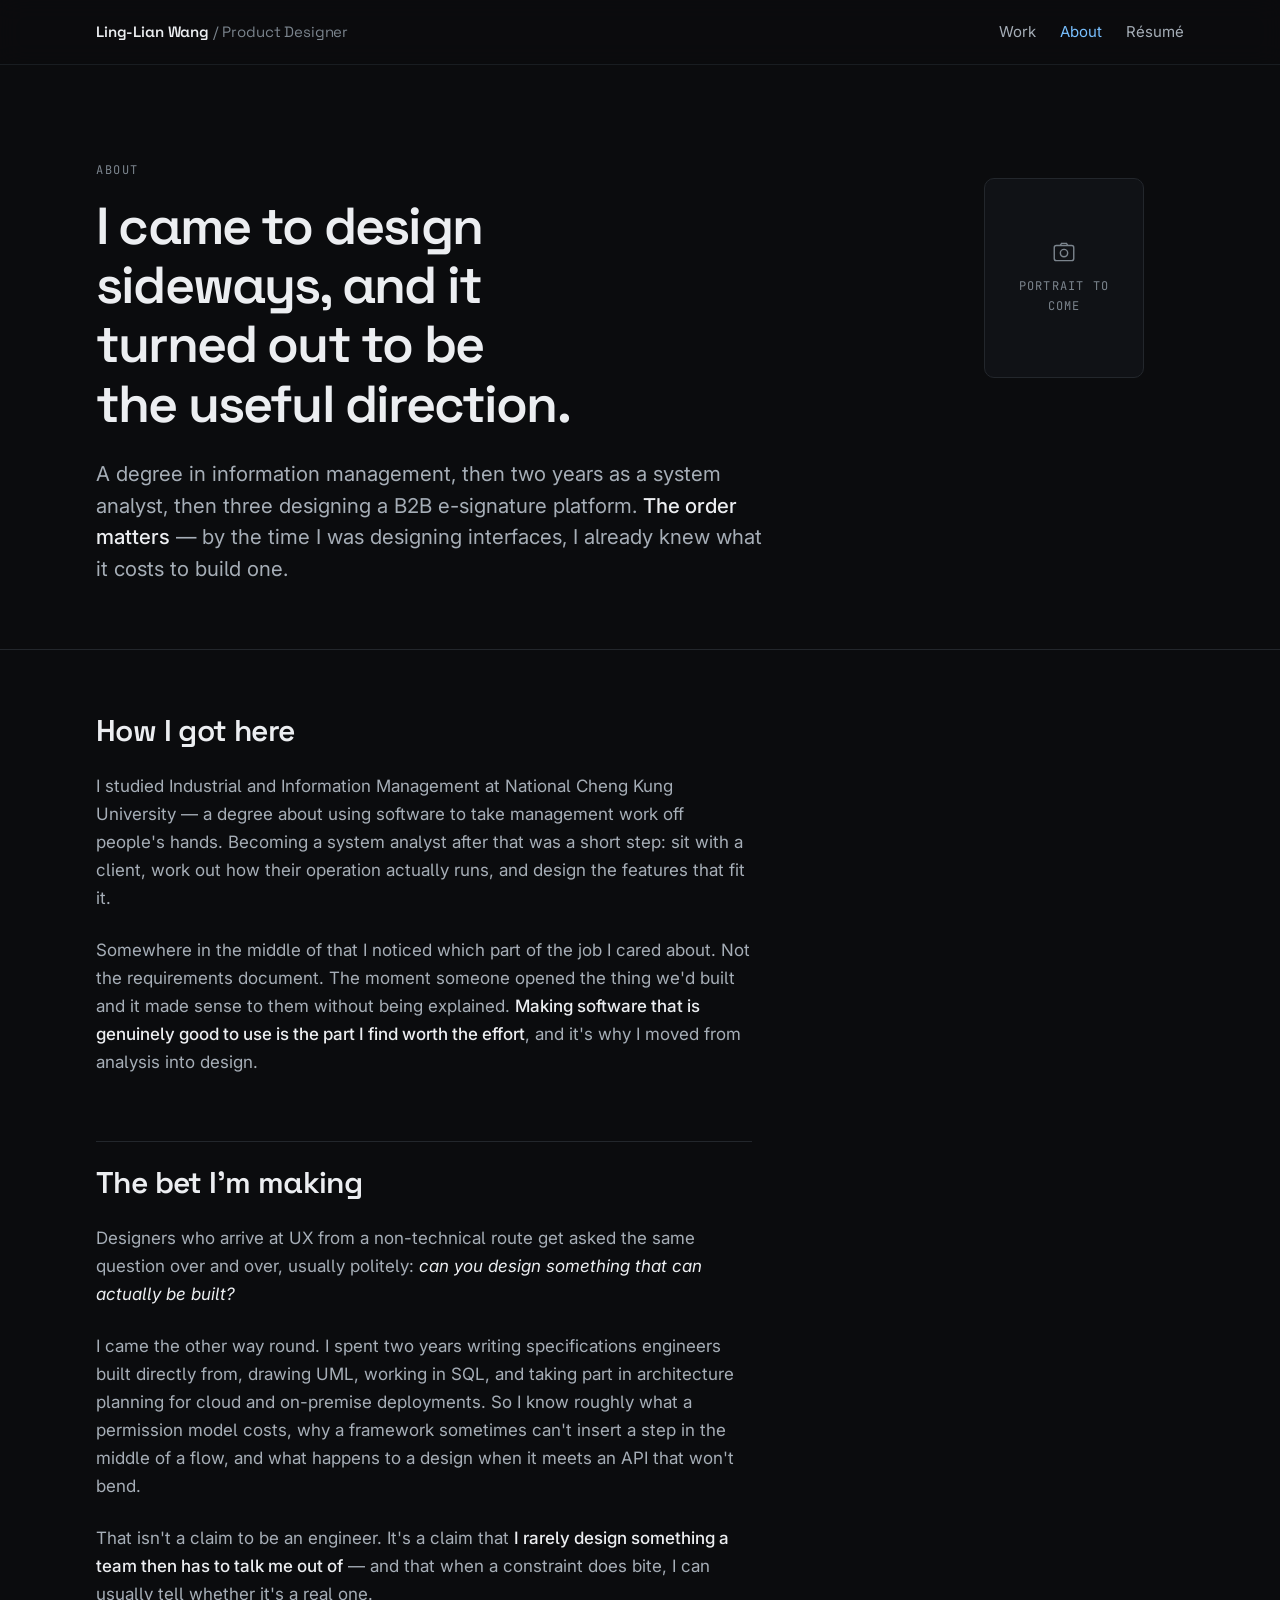
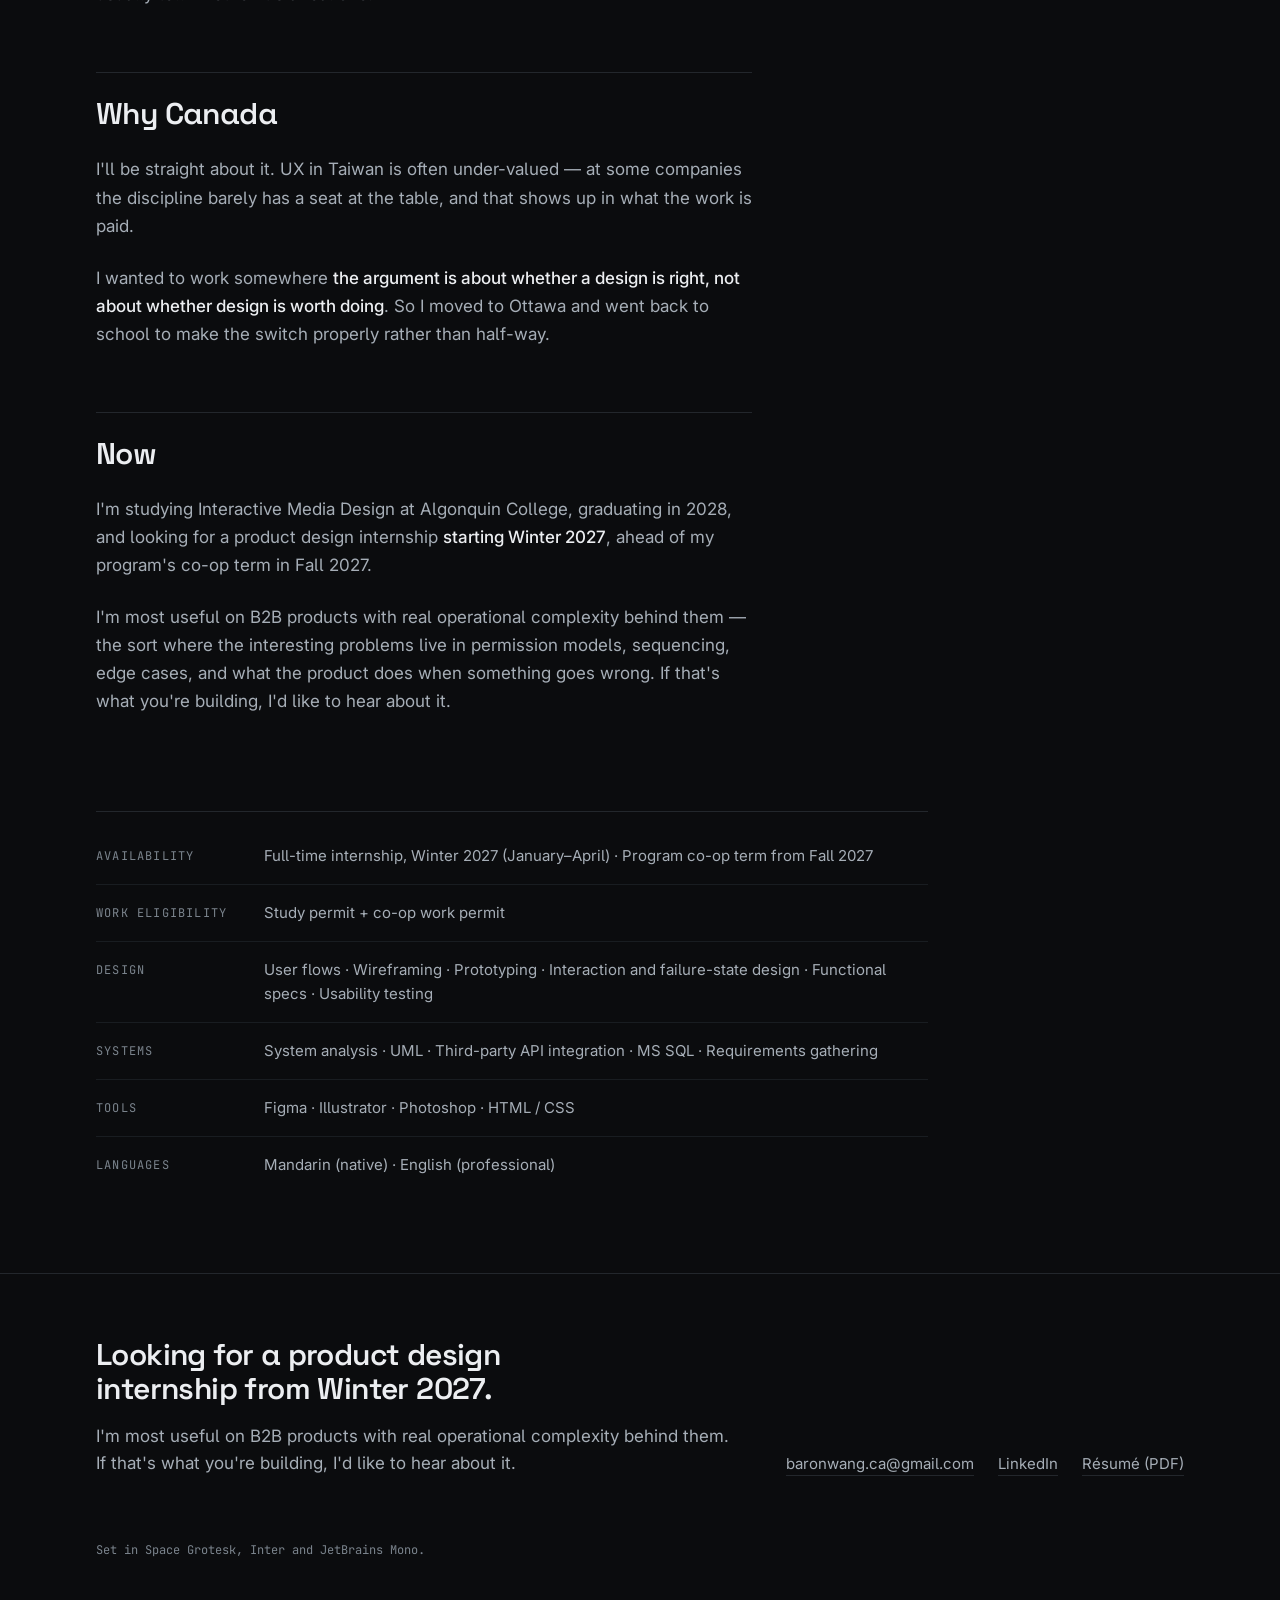
==== commit 679bf8f3: "Remove claims the portfolio can't back up in an interview - Colophon no longer claims the site was h" ====
--- a/about.html
+++ b/about.html
@@ -143,7 +143,7 @@
       </ul>
     </div>
     <p class="colophon">
-      Designed and built by hand — Space Grotesk, Inter, JetBrains Mono.
+      Set in Space Grotesk, Inter and JetBrains Mono.
     </p>
   </div>
 </footer>
